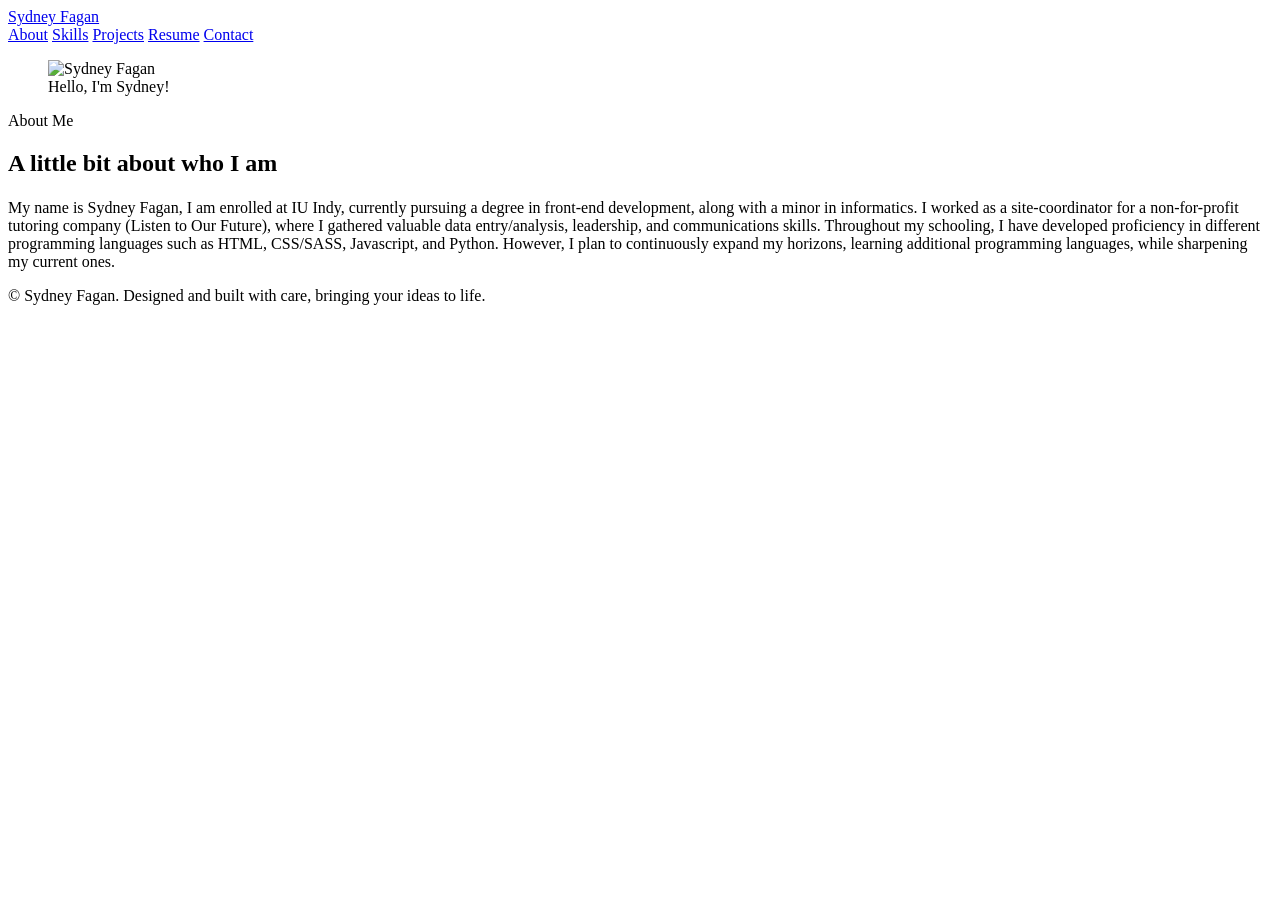
==== about.html @ 19787a17 "Add files via upload" ====
<!doctype html>
<html lang="en">
  <head>
    <meta charset="UTF-8" />
    <meta name="viewport" content="width=device-width, initial-scale=1.0" />
    <title>About — Sydney Fagan</title>
    <link rel="stylesheet" href="styles.css" />
  </head>
  <body>
    <div class="grain"></div>

    <nav>
      <a href="index.html" class="logo">Sydney Fagan</a>
      <div class="tabs">
        <a href="about.html" class="tab active">About</a>
        <a href="skills.html" class="tab">Skills</a>
        <a href="projects.html" class="tab">Projects</a>
        <a href="resume.html" class="tab">Resume</a>
        <a href="contact.html" class="tab">Contact</a>
      </div>
    </nav>

    <main>
      <div class="about-grid">
        <figure class="photo-frame reveal">
          <div class="tape"></div>
          <div class="frame-inner">
          <img src="PFP.jpeg" alt="Sydney Fagan" />
      
              <circle
                cx="50"
                cy="38"
                r="20"
                stroke="#fff8ee"
                stroke-width="2.5"
              />
              <path
                d="M15 92c5-22 22-32 35-32s30 10 35 32"
                stroke="#fff8ee"
                stroke-width="2.5"
              />
            </svg>
          </div>
          <figcaption>Hello, I'm Sydney!</figcaption>
        </figure>
        <div class="about-text reveal">
          <div class="eyebrow">About Me</div>
          <h2 style="margin-bottom: 22px">A little bit about who I am</h2>
          <p> 
My name is Sydney Fagan, I am enrolled at IU Indy, currently pursuing a degree in front-end development, along with a minor in informatics. I worked as a site-coordinator for a non-for-profit tutoring company (Listen to Our Future), where I gathered valuable data entry/analysis, leadership, and communications skills.

Throughout my schooling, I have developed proficiency in different programming languages such as HTML, CSS/SASS, Javascript, and Python. However, I plan to continuously expand my horizons, learning additional programming languages, while sharpening my current ones.
          </p>
        </div>
      </div>
    </main>

    <footer>
      &copy; <span id="year"></span> Sydney Fagan. Designed and built with care, bringing your ideas to life.
    </footer>

    <script src="script.js"></script>
  </body>
</html>
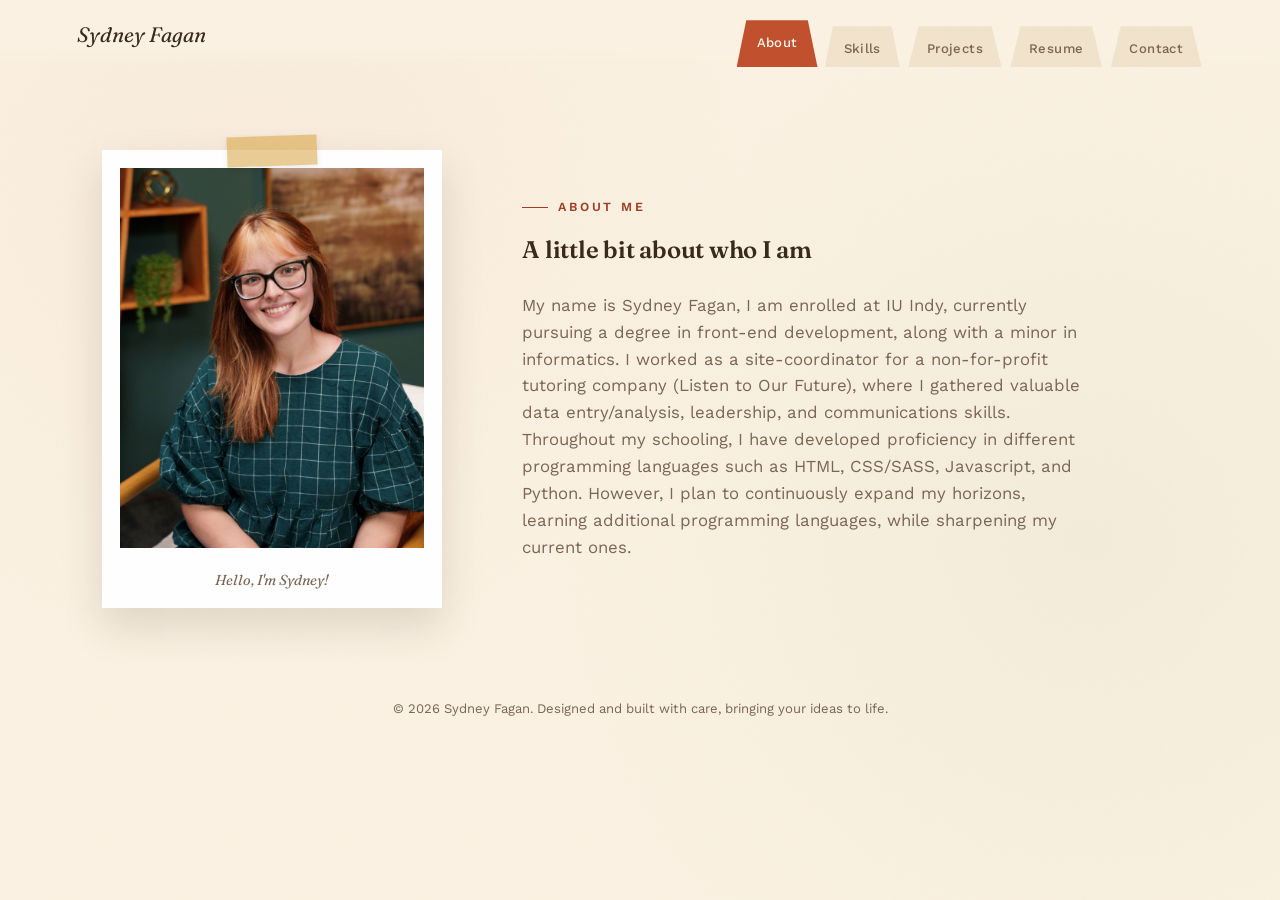
==== commit fbad9131: "Add files via upload" ====
--- a/about.html
+++ b/about.html
@@ -25,7 +25,7 @@
         <figure class="photo-frame reveal">
           <div class="tape"></div>
           <div class="frame-inner">
-          <img src="PFP.jpeg" alt="Sydney Fagan" />
+          <img src="PFP.jpg" alt="Sydney Fagan" />
       
               <circle
                 cx="50"
--- a/styles.css
+++ b/styles.css
@@ -0,0 +1,241 @@
+@import url('https://fonts.googleapis.com/css2?family=Fraunces:ital,opsz,wght@0,9..144,300;0,9..144,500;0,9..144,600;1,9..144,500;1,9..144,600&family=Work+Sans:wght@300;400;500;600&display=swap');
+
+:root{
+  --paper: #FBF2E3;
+  --paper-alt: #F1E3CC;
+  --paper-deep: #E9D8B8;
+  --ink: #3A2A1E;
+  --ink-soft: #7A6653;
+  --rust: #C1502E;
+  --rust-deep: #A23F22;
+  --gold: #D9A441;
+  --moss: #74803D;
+  --plum: #6B2E3D;
+  --line: rgba(58,42,30,0.18);
+  --shadow: rgba(58,42,30,0.14);
+}
+
+*{margin:0;padding:0;box-sizing:border-box;}
+html{scroll-behavior:smooth;}
+body{
+  background: var(--paper);
+  color: var(--ink);
+  font-family:'Work Sans', sans-serif;
+  font-weight: 400;
+  line-height: 1.6;
+  overflow-x:hidden;
+  background-image:
+    radial-gradient(circle at 20% 20%, rgba(193,80,46,0.04), transparent 40%),
+    radial-gradient(circle at 85% 60%, rgba(116,128,61,0.05), transparent 45%);
+  min-height:100vh;
+}
+h1,h2,h3,h4{
+  font-family:'Fraunces', serif;
+  font-weight: 600;
+  letter-spacing: -0.01em;
+  color: var(--ink);
+}
+a{ color:inherit; text-decoration:none; }
+img{ max-width:100%; display:block; }
+main{ padding: 150px 8vw 60px; }
+.eyebrow{
+  font-family:'Work Sans', sans-serif;
+  font-size:0.78rem; letter-spacing:0.22em; text-transform:uppercase;
+  color: var(--rust-deep); font-weight:600; margin-bottom:14px;
+  display:flex; align-items:center; gap:10px;
+}
+.eyebrow::before{ content:""; width:26px; height:1px; background:var(--rust-deep); display:inline-block; }
+
+.leaf{ border-radius: 0% 100% 0% 100%; display:inline-block; }
+
+.grain{
+  position:fixed; inset:0; pointer-events:none; z-index:500;
+  opacity:0.035; mix-blend-mode:multiply;
+  background-image:url("data:image/svg+xml,%3Csvg xmlns='http://www.w3.org/2000/svg' width='120' height='120'%3E%3Cfilter id='n'%3E%3CfeTurbulence type='fractalNoise' baseFrequency='0.9' numOctaves='2' stitchTiles='stitch'/%3E%3C/filter%3E%3Crect width='100%25' height='100%25' filter='url(%23n)'/%3E%3C/svg%3E");
+}
+
+/* ---------- Nav ---------- */
+nav{
+  position:fixed; top:0; left:0; right:0; z-index:200;
+  display:flex; align-items:flex-end; justify-content:space-between;
+  padding: 18px 6vw 0;
+  background: linear-gradient(to bottom, var(--paper) 65%, transparent);
+  backdrop-filter: blur(6px);
+}
+.logo{ font-family:'Fraunces', serif; font-style:italic; font-size:1.3rem; padding-bottom:16px; white-space:nowrap; }
+.tabs{ display:flex; gap:6px; overflow-x:auto; scrollbar-width:none; }
+.tabs::-webkit-scrollbar{ display:none; }
+.tab{
+  font-family:'Work Sans', sans-serif; font-size:0.82rem; font-weight:500; letter-spacing:0.03em;
+  padding: 12px 20px 14px; background: var(--paper-alt); color: var(--ink-soft);
+  clip-path: polygon(12% 0%, 88% 0%, 100% 100%, 0% 100%);
+  transition: background 0.35s ease, color 0.35s ease, transform 0.3s ease;
+  white-space:nowrap; transform: translateY(6px);
+}
+.tab:hover{ color: var(--ink); transform: translateY(0px); }
+.tab.active{ background: var(--rust); color:#fff8ee; transform: translateY(0px); }
+
+/* ---------- Buttons: plain bordered rectangles ---------- */
+.btn{
+  font-family:'Work Sans', sans-serif;
+  font-weight:500; font-size:0.92rem;
+  padding: 14px 32px;
+  border-radius: 8px;
+  border: 1.5px solid var(--ink);
+  transition: background 0.3s ease, color 0.3s ease, border-color 0.3s ease, transform 0.3s ease;
+  display:inline-block;
+  cursor:pointer;
+  background: transparent;
+  color: var(--ink);
+}
+.btn.solid{ background: var(--rust); border-color: var(--rust); color:#fff8ee; }
+.btn.solid:hover{ background: var(--rust-deep); border-color: var(--rust-deep); transform: translateY(-2px); }
+.btn.outline:hover{ background: var(--ink); color: var(--paper); transform: translateY(-2px); }
+
+/* ---------- reveal on scroll ---------- */
+.reveal{ opacity:0; transform: translateY(28px); transition: opacity 0.9s cubic-bezier(.22,1,.36,1), transform 0.9s cubic-bezier(.22,1,.36,1); }
+.reveal.in{ opacity:1; transform: translateY(0); }
+
+/* ---------- section header ---------- */
+.section-head{ max-width: 60ch; margin-bottom: 64px; }
+.section-head h2{ font-size: clamp(2rem, 4vw, 3rem); }
+
+/* ---------- Hero (home page) ---------- */
+.hero{
+  min-height: calc(100vh - 40px);
+  display:flex; flex-direction:column; align-items:flex-start; justify-content:center;
+  position:relative;
+}
+.hero-leaves{ position:absolute; inset:0; overflow:hidden; pointer-events:none; }
+.drift{ position:absolute; top:-40px; width:18px; height:18px; opacity:0.55; animation: fall linear infinite; }
+@keyframes fall{
+  0%{ transform: translateY(-5vh) translateX(0) rotate(0deg); }
+  100%{ transform: translateY(105vh) translateX(40px) rotate(340deg); }
+}
+.hero h1{ font-size: clamp(2.6rem, 7vw, 5.4rem); line-height:1.02; max-width: 14ch; }
+.hero h1 em{ font-style:italic; color: var(--rust); font-weight:500; }
+.hero p.role{ margin-top:22px; font-size:1.15rem; color: var(--ink-soft); max-width: 46ch; }
+.hero .cta-row{ margin-top:42px; display:flex; gap:18px; flex-wrap:wrap; }
+
+/* ---------- about ---------- */
+.about-grid{ display:grid; grid-template-columns: 340px 1fr; gap: 80px; align-items:center; }
+.photo-frame{
+  position:relative; background:#fff; padding: 18px 18px 60px;
+  box-shadow: 0 18px 40px var(--shadow); transform: rotate(-3deg);
+  transition: transform 0.5s ease;
+}
+.photo-frame:hover{ transform: rotate(0deg); }
+.photo-frame .frame-inner{
+  aspect-ratio: 4/5;
+  background: linear-gradient(160deg, #e7d3ae, #cf9f6c 55%, #b9865a), repeating-linear-gradient(45deg, rgba(58,42,30,0.05) 0 2px, transparent 2px 10px);
+  display:flex; align-items:center; justify-content:center; overflow:hidden;
+}
+.frame-inner svg{ width:60%; opacity:0.85; }
+.photo-frame figcaption{ position:absolute; bottom:16px; left:0; right:0; text-align:center; font-family:'Fraunces', serif; font-style:italic; color: var(--ink-soft); font-size:0.9rem; }
+.tape{ position:absolute; top:-14px; left:50%; transform: translateX(-50%) rotate(-2deg); width:90px; height:30px; background: rgba(217,164,65,0.55); box-shadow: 0 2px 6px rgba(0,0,0,0.08); }
+.about-text p{ color: var(--ink-soft); font-size:1.05rem; max-width:56ch; }
+.about-text .name{ font-size:1rem; color: var(--rust-deep); font-weight:600; letter-spacing:0.04em; text-transform:uppercase; margin-bottom:8px; }
+
+/* ---------- skills: level-up bars ---------- */
+.skills-list{ display:flex; flex-direction:column; gap: 34px; max-width: 720px; }
+.skill-row .skill-top{ display:flex; justify-content:space-between; align-items:baseline; margin-bottom:10px; }
+.skill-row .skill-name{ font-family:'Fraunces', serif; font-size:1.15rem; font-weight:600; }
+.skill-row .skill-level{ font-size:0.78rem; letter-spacing:0.08em; text-transform:uppercase; color: var(--ink-soft); font-weight:500; }
+.level-bar{
+  position:relative; height:16px; border-radius: 8px;
+  background: var(--paper-deep);
+  border: 1px solid var(--line);
+  overflow:hidden;
+}
+.level-bar .fill{
+  position:absolute; top:0; left:0; bottom:0; width:0%;
+  border-radius: 8px 0 0 8px;
+  transition: width 1.2s cubic-bezier(.22,1,.36,1);
+}
+.level-bar .ticks{
+  position:absolute; inset:0;
+  background: repeating-linear-gradient(to right, var(--paper) 0 2px, transparent 2px 20%);
+  pointer-events:none;
+}
+.skill-row:nth-child(6n+1) .fill{ background: linear-gradient(90deg, var(--rust-deep), var(--rust)); }
+.skill-row:nth-child(6n+2) .fill{ background: linear-gradient(90deg, #5b6630, var(--moss)); }
+.skill-row:nth-child(6n+3) .fill{ background: linear-gradient(90deg, #b98a2e, var(--gold)); }
+.skill-row:nth-child(6n+4) .fill{ background: linear-gradient(90deg, #4f2029, var(--plum)); }
+.skill-row:nth-child(6n+5) .fill{ background: linear-gradient(90deg, #7a5a30, #a3794a); }
+.skill-row:nth-child(6n+6) .fill{ background: linear-gradient(90deg, var(--rust), var(--gold)); }
+
+/* ---------- projects ---------- */
+.project-grid{ display:grid; grid-template-columns: repeat(auto-fit, minmax(300px, 1fr)); gap: 46px; }
+.postcard{
+  background:#fffaf1; padding: 26px 26px 30px; box-shadow: 0 14px 30px var(--shadow);
+  transform: rotate(var(--r,0deg)); transition: transform 0.5s cubic-bezier(.22,1,.36,1), box-shadow 0.5s ease;
+  clip-path: polygon(0% 3%, 2% 0%, 98% 0%, 100% 3%, 100% 100%, 0% 100%);
+}
+.postcard:hover{ transform: rotate(0deg) translateY(-8px); box-shadow: 0 26px 46px var(--shadow); }
+.postcard .thumb{ aspect-ratio: 16/10; margin-bottom:20px; background: linear-gradient(135deg, var(--gold), var(--rust)); position:relative; overflow:hidden; }
+.postcard .thumb::after{ content:""; position:absolute; inset:0; background: repeating-linear-gradient(115deg, rgba(255,255,255,0.12) 0 6px, transparent 6px 16px); }
+.postcard h3{ font-size:1.35rem; margin-bottom:8px; }
+.postcard p{ color: var(--ink-soft); font-size:0.95rem; margin-bottom:16px; }
+.tag-row{ display:flex; flex-wrap:wrap; gap:8px; margin-bottom:18px; }
+.tag-row span{ font-size:0.72rem; letter-spacing:0.04em; text-transform:uppercase; padding:5px 12px; border:1px solid var(--line); color: var(--ink-soft); border-radius: 6px; }
+.view-link{ font-size:0.85rem; font-weight:600; color: var(--rust-deep); display:inline-flex; align-items:center; gap:6px; }
+.view-link svg{ width:14px; height:14px; transition: transform 0.3s ease; }
+.view-link:hover svg{ transform: translate(3px,-3px); }
+
+/* ---------- resume ---------- */
+.timeline{ position:relative; max-width:780px; }
+.timeline::before{ content:""; position:absolute; left:9px; top:6px; bottom:6px; width:2px; background: linear-gradient(var(--rust), var(--moss), var(--gold)); opacity:0.4; }
+.t-item{ position:relative; padding-left:46px; margin-bottom:46px; }
+.t-item::before{ content:""; position:absolute; left:2px; top:4px; width:18px; height:18px; border-radius:50%; background: var(--rust); box-shadow: 0 0 0 6px var(--paper); }
+.t-item:nth-child(2n)::before{ background: var(--moss); }
+.t-item:nth-child(3n)::before{ background: var(--gold); }
+.t-item .t-date{ font-size:0.78rem; letter-spacing:0.1em; text-transform:uppercase; color: var(--rust-deep); font-weight:600; margin-bottom:6px; }
+.t-item h3{ font-size:1.25rem; margin-bottom:4px; }
+.t-item .t-org{ font-size:0.9rem; color: var(--ink-soft); margin-bottom:8px; font-style:italic; font-family:'Fraunces',serif; }
+.t-item p{ color: var(--ink-soft); font-size:0.95rem; }
+.resume-cta{ margin-top:50px; }
+
+/* ---------- contact ---------- */
+body.contact-page{ background: var(--plum); }
+.contact-page .section-head h2{ color:#f6e9dd; }
+.contact-page .eyebrow{ color: var(--gold); }
+.contact-page .eyebrow::before{ background: var(--gold); }
+.contact-page .logo, .contact-page .tab{ }
+.contact-page nav{ background: linear-gradient(to bottom, var(--plum) 65%, transparent); }
+.contact-page .tab{ background: rgba(246,233,221,0.12); color: rgba(246,233,221,0.75); }
+.contact-page .tab:hover{ color:#fff8ee; }
+.contact-page .tab.active{ background: var(--gold); color: var(--ink); }
+.contact-page .logo{ color:#f6e9dd; }
+.contact-grid{ display:grid; grid-template-columns:1fr 1fr; gap:80px; color:#f6e9dd; }
+.field{ margin-bottom:30px; }
+.field label{ display:block; font-size:0.78rem; letter-spacing:0.1em; text-transform:uppercase; margin-bottom:10px; color:#e2c9c0; }
+.field input, .field textarea{
+  width:100%; background: rgba(246,233,221,0.06); border: 1.5px solid rgba(246,233,221,0.35); border-radius:8px;
+  color:#f6e9dd; font-family:'Work Sans', sans-serif; font-size:1rem; padding: 12px 14px; outline:none;
+  transition: border-color 0.3s ease, background 0.3s ease;
+}
+.field input:focus, .field textarea:focus{ border-color: var(--gold); background: rgba(246,233,221,0.1); }
+.field textarea{ resize:vertical; min-height:90px; }
+.contact-info p{ color:#e2c9c0; margin-bottom:30px; max-width:42ch; }
+.contact-links{ display:flex; flex-direction:column; gap:18px; }
+.contact-links a{ display:flex; align-items:center; gap:14px; font-size:1.05rem; font-weight:500; color:#f6e9dd; transition: color 0.3s ease, transform 0.3s ease; width:fit-content; }
+.contact-links a:hover{ color: var(--gold); transform: translateX(6px); }
+.contact-links svg{ width:20px; height:20px; flex-shrink:0; }
+.contact-page .btn.solid{ background: var(--gold); border-color: var(--gold); color: var(--ink); }
+.contact-page .btn.solid:hover{ background:#e8b95c; border-color:#e8b95c; }
+
+footer{ text-align:center; padding: 30px 8vw 40px; font-size:0.82rem; color: var(--ink-soft); }
+.contact-page footer{ color: rgba(246,233,221,0.55); }
+
+@media (max-width: 860px){
+  main{ padding: 120px 6vw 50px; }
+  .about-grid, .contact-grid{ grid-template-columns:1fr; gap:50px; }
+  .photo-frame{ max-width:320px; margin:0 auto; }
+}
+
+@media (prefers-reduced-motion: reduce){
+  html{ scroll-behavior:auto; }
+  .drift{ animation:none; display:none; }
+  .reveal{ transition:none; opacity:1; transform:none; }
+  .level-bar .fill{ transition:none; }
+}
